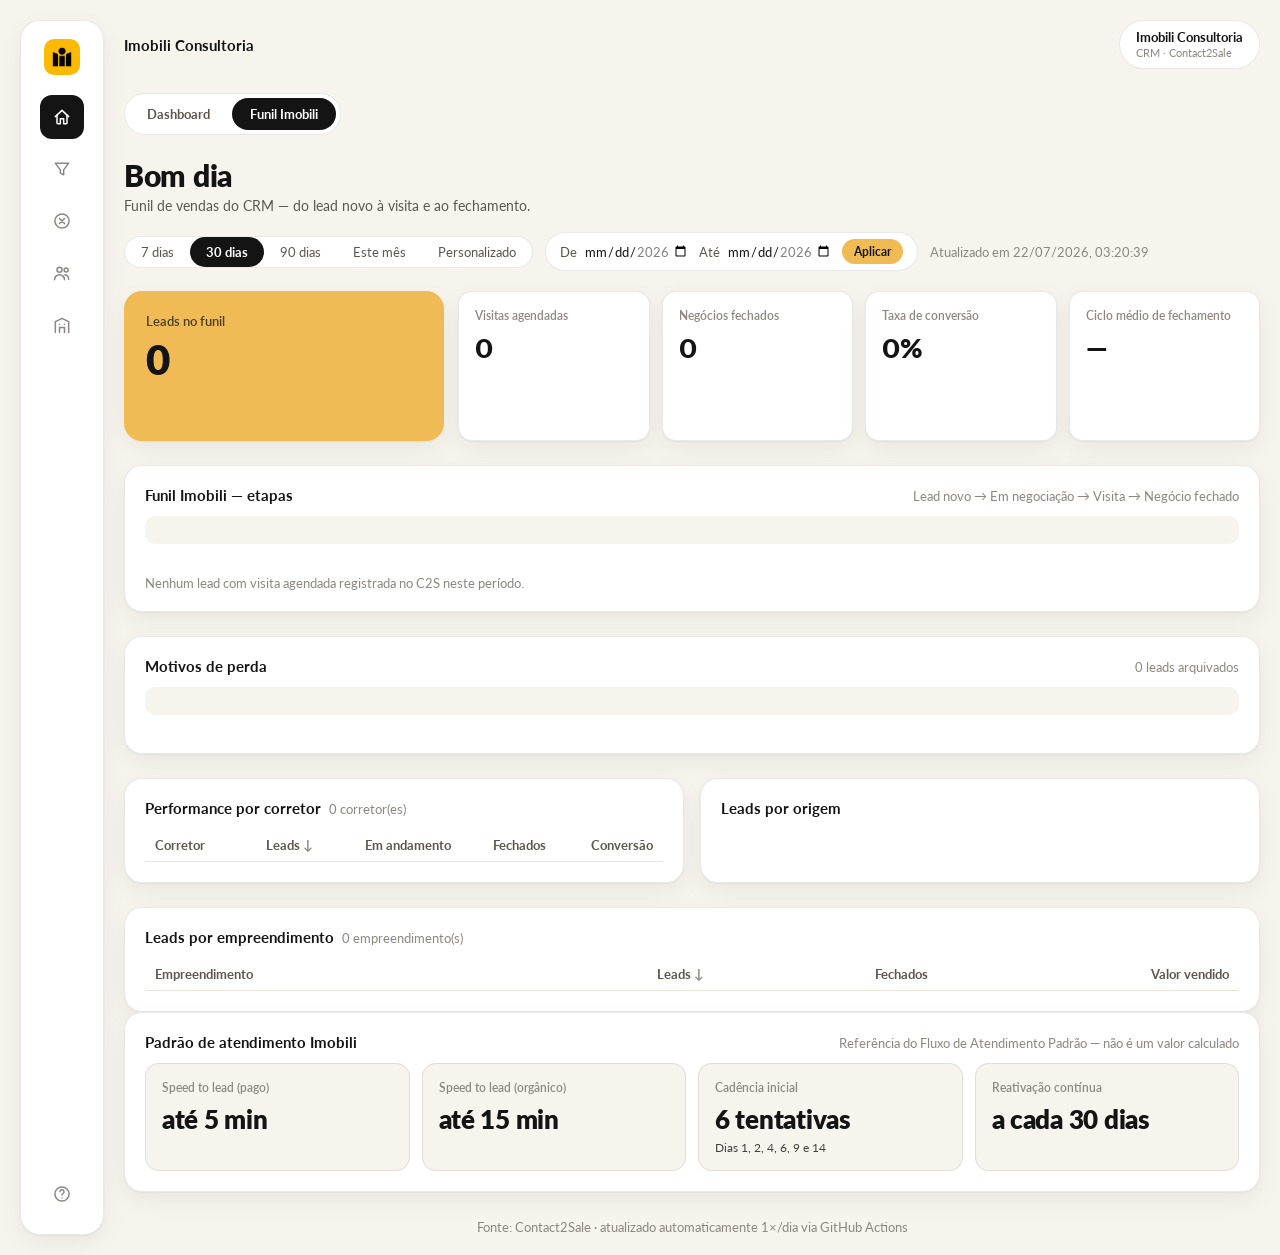
==== funil-imobili.html @ fac3a869 "Adicionar página "Funil Imobili" com visão detalhada do CRM Nova página dedicada ao funil de vendas " ====
<!doctype html>
<html lang="pt-BR">
<head>
<meta charset="utf-8" />
<meta name="viewport" content="width=device-width, initial-scale=1" />
<title>Imobili Consultoria — Funil Imobili</title>
<link rel="preconnect" href="https://fonts.googleapis.com" />
<link rel="preconnect" href="https://fonts.gstatic.com" crossorigin />
<link href="https://fonts.googleapis.com/css2?family=Lato:wght@400;600;700;800&display=swap" rel="stylesheet" />
<link rel="stylesheet" href="style.css" />
</head>
<body>
<div class="viz-root" data-theme="">
<div class="app-shell">

  <aside class="sidebar">
    <img class="sidebar-logo" src="logo.png" alt="Imobili Consultoria" />
    <nav class="sidebar-nav" aria-label="Seções">
      <button type="button" data-scroll="#overview" class="active" title="Visão geral">
        <svg viewBox="0 0 24 24" fill="none" stroke="currentColor" stroke-width="1.8"><path d="M4 11.5 12 4l8 7.5" stroke-linecap="round" stroke-linejoin="round"/><path d="M6 10v9a1 1 0 0 0 1 1h3v-6h4v6h3a1 1 0 0 0 1-1v-9" stroke-linecap="round" stroke-linejoin="round"/></svg>
      </button>
      <button type="button" data-scroll="#funnel-stage" title="Funil">
        <svg viewBox="0 0 24 24" fill="none" stroke="currentColor" stroke-width="1.8"><path d="M4 5h16l-6 8v6l-4-2v-4L4 5Z" stroke-linecap="round" stroke-linejoin="round"/></svg>
      </button>
      <button type="button" data-scroll="#lost-reasons" title="Motivos de perda">
        <svg viewBox="0 0 24 24" fill="none" stroke="currentColor" stroke-width="1.8"><circle cx="12" cy="12" r="8.5"/><path d="m9 9 6 6M15 9l-6 6" stroke-linecap="round"/></svg>
      </button>
      <button type="button" data-scroll="#team" title="Equipe">
        <svg viewBox="0 0 24 24" fill="none" stroke="currentColor" stroke-width="1.8"><circle cx="9" cy="8" r="3"/><path d="M3 20c0-3.3 2.7-6 6-6s6 2.7 6 6" stroke-linecap="round"/><circle cx="17" cy="8.5" r="2.4"/><path d="M15.5 14.2c2.5.4 4.5 2.6 4.5 5.3" stroke-linecap="round"/></svg>
      </button>
      <button type="button" data-scroll="#products" title="Empreendimentos">
        <svg viewBox="0 0 24 24" fill="none" stroke="currentColor" stroke-width="1.8"><path d="M4 21V8l8-4 8 4v13" stroke-linecap="round" stroke-linejoin="round"/><path d="M9 21v-6h6v6M9 11h.01M15 11h.01M9 15h.01M15 15h.01" stroke-linecap="round"/></svg>
      </button>
    </nav>
    <div class="sidebar-bottom">
      <button type="button" title="Ajuda">
        <svg viewBox="0 0 24 24" fill="none" stroke="currentColor" stroke-width="1.8"><circle cx="12" cy="12" r="8.5"/><path d="M9.6 9.3a2.4 2.4 0 1 1 3.4 2.2c-.8.4-1 .8-1 1.6" stroke-linecap="round"/><circle cx="12" cy="16.6" r=".2" fill="currentColor"/></svg>
      </button>
    </div>
  </aside>

  <div class="main">

    <header class="topbar">
      <div class="topbar-brand">
        <span class="brand-name">Imobili Consultoria</span>
      </div>
      <div class="topbar-actions">
        <div class="profile-chip">
          <div class="profile-text">
            <div class="profile-name">Imobili Consultoria</div>
            <div class="profile-sub">CRM · Contact2Sale</div>
          </div>
        </div>
      </div>
    </header>

    <nav class="page-tabs" aria-label="Páginas">
      <a href="index.html" class="page-tab">Dashboard</a>
      <a href="funil-imobili.html" class="page-tab active">Funil Imobili</a>
    </nav>

    <section class="greeting" id="overview">
      <h1 id="greeting-text">Bom dia</h1>
      <p class="subtitle">Funil de vendas do CRM — do lead novo à visita e ao fechamento.</p>
    </section>

    <div class="filters" role="group" aria-label="Filtros">
      <div class="filter-group" id="range-filter" role="group" aria-label="Período">
        <button type="button" data-range="7">7 dias</button>
        <button type="button" data-range="30" class="active">30 dias</button>
        <button type="button" data-range="90">90 dias</button>
        <button type="button" data-range="month">Este mês</button>
        <button type="button" data-range="custom">Personalizado</button>
      </div>
      <div class="custom-range" id="custom-range" hidden>
        <label>De <input type="date" id="date-from" /></label>
        <label>Até <input type="date" id="date-to" /></label>
        <button type="button" id="apply-custom-range">Aplicar</button>
      </div>
      <span class="muted" id="updated-at">Carregando…</span>
    </div>

    <section class="kpi-grid" aria-label="Indicadores principais">
      <div class="kpi-hero" id="kpi-hero"></div>
      <div class="kpi-secondary" id="kpi-secondary"></div>
    </section>

    <section class="funnel-card" id="funnel-stage">
      <div class="chart-head">
        <h2>Funil Imobili — etapas</h2>
        <span class="muted">Lead novo → Em negociação → Visita → Negócio fechado</span>
      </div>
      <div class="funnel-distribution">
        <div class="funnel-seg-bar" id="stage-seg-bar"></div>
        <div class="funnel-legend" id="stage-legend"></div>
      </div>
      <p class="funnel-footnote" id="visit-footnote"></p>
    </section>

    <section class="funnel-card" id="lost-reasons">
      <div class="chart-head">
        <h2>Motivos de perda</h2>
        <span class="muted" id="lost-count"></span>
      </div>
      <div class="funnel-distribution">
        <div class="funnel-seg-bar" id="lost-seg-bar"></div>
        <div class="funnel-legend" id="lost-legend"></div>
      </div>
    </section>

    <div class="charts-row" id="team">
      <section class="table-card">
        <div class="table-head">
          <div class="table-head-title">
            <h2>Performance por corretor</h2>
            <span class="muted" id="seller-count"></span>
          </div>
        </div>
        <div class="table-scroll">
          <table id="seller-table">
            <thead>
              <tr>
                <th data-sort="seller">Corretor</th>
                <th data-sort="total" class="num sorted-desc">Leads</th>
                <th data-sort="open" class="num">Em andamento</th>
                <th data-sort="won" class="num">Fechados</th>
                <th data-sort="conversion" class="num">Conversão</th>
              </tr>
            </thead>
            <tbody id="seller-tbody"></tbody>
          </table>
        </div>
      </section>

      <section class="chart-card">
        <div class="chart-head">
          <h2>Leads por origem</h2>
        </div>
        <div id="source-bars" class="rank-list"></div>
      </section>
    </div>

    <section class="table-card" id="products">
      <div class="table-head">
        <div class="table-head-title">
          <h2>Leads por empreendimento</h2>
          <span class="muted" id="product-count"></span>
        </div>
      </div>
      <div class="table-scroll">
        <table id="product-table">
          <thead>
            <tr>
              <th data-sort="product">Empreendimento</th>
              <th data-sort="total" class="num sorted-desc">Leads</th>
              <th data-sort="won" class="num">Fechados</th>
              <th data-sort="sold" class="num">Valor vendido</th>
            </tr>
          </thead>
          <tbody id="product-tbody"></tbody>
        </table>
      </div>
    </section>

    <section class="roi-card" id="sla">
      <div class="chart-head">
        <h2>Padrão de atendimento Imobili</h2>
        <span class="muted">Referência do Fluxo de Atendimento Padrão — não é um valor calculado</span>
      </div>
      <div class="roi-grid">
        <div class="roi-tile">
          <div class="label">Speed to lead (pago)</div>
          <div class="value">até 5 min</div>
        </div>
        <div class="roi-tile">
          <div class="label">Speed to lead (orgânico)</div>
          <div class="value">até 15 min</div>
        </div>
        <div class="roi-tile">
          <div class="label">Cadência inicial</div>
          <div class="value">6 tentativas</div>
          <div class="roi-sub">Dias 1, 2, 4, 6, 9 e 14</div>
        </div>
        <div class="roi-tile">
          <div class="label">Reativação contínua</div>
          <div class="value">a cada 30 dias</div>
        </div>
      </div>
    </section>

    <footer class="page-footer">
      <span class="muted">Fonte: Contact2Sale · atualizado automaticamente 1×/dia via GitHub Actions</span>
    </footer>

  </div>
</div>
</div>
<script src="common.js"></script>
<script src="funil.js"></script>
</body>
</html>
---- style.css ----
:root {
  color-scheme: light;
}

.viz-root {
  --surface-1:       #ffffff;
  --page-plane:       #f7f4ee;
  --text-primary:     #141414;
  --text-secondary:   #5b5750;
  --text-muted:       #8c8780;
  --gridline:         #eae4d8;
  --baseline:         #d8d2c2;
  --border:           rgba(20,20,20,0.09);
  --accent:           #f0bb55; /* burnt/pastel yellow */
  --accent-ink:       #141414; /* black text on the yellow accent */
  --series-spend:     #d89b2e; /* burnt gold */
  --series-leads:     #141414; /* black */
  --status-good:      #0ca30c;
  --status-critical:  #d03b3b;
  --funnel-1: #f6d999;
  --funnel-2: #efc066;
  --funnel-3: #e0a233;
  --funnel-4: #c98418;
  --shadow: 0 1px 2px rgba(20,20,20,0.04), 0 8px 24px rgba(20,20,20,0.06);
}

@media (prefers-color-scheme: dark) {
  :root:where(:not([data-theme="light"])) .viz-root {
    color-scheme: dark;
    --surface-1:       #1e1b17;
    --page-plane:       #141210;
    --text-primary:     #ffffff;
    --text-secondary:   #cfc9bc;
    --text-muted:       #948f84;
    --gridline:         #35312a;
    --baseline:         #4a4539;
    --border:           rgba(255,255,255,0.10);
    --accent:           #f0bb55;
    --accent-ink:       #141414;
    --series-spend:     #f0bb55;
    --series-leads:     #f0eee8;
    --status-good:      #0ca30c;
    --status-critical:  #e66767;
    --funnel-1: #6b5122;
    --funnel-2: #977321;
    --funnel-3: #c99a2e;
    --funnel-4: #f0bb55;
    --shadow: 0 1px 2px rgba(0,0,0,0.3), 0 8px 24px rgba(0,0,0,0.35);
  }
}
:root[data-theme="dark"] .viz-root {
  color-scheme: dark;
  --surface-1:       #1e1b17;
  --page-plane:       #141210;
  --text-primary:     #ffffff;
  --text-secondary:   #cfc9bc;
  --text-muted:       #948f84;
  --gridline:         #35312a;
  --baseline:         #4a4539;
  --border:           rgba(255,255,255,0.10);
  --accent:           #f0bb55;
  --accent-ink:       #141414;
  --series-spend:     #f0bb55;
  --series-leads:     #f0eee8;
  --status-good:      #0ca30c;
  --status-critical:  #e66767;
  --funnel-1: #6b5122;
  --funnel-2: #977321;
  --funnel-3: #c99a2e;
  --funnel-4: #f0bb55;
  --shadow: 0 1px 2px rgba(0,0,0,0.3), 0 8px 24px rgba(0,0,0,0.35);
}

* { box-sizing: border-box; }

body {
  margin: 0;
  font-family: "Lato", system-ui, -apple-system, "Segoe UI", sans-serif;
}

/* --page-plane etc. are scoped to .viz-root, so the background must be
   painted there too — body sits outside that scope and can't read them. */
.viz-root {
  background: var(--page-plane);
  color: var(--text-primary);
  min-height: 100vh;
}

.visually-hidden {
  position: absolute;
  width: 1px; height: 1px;
  overflow: hidden;
  clip: rect(0 0 0 0);
}

.muted { color: var(--text-muted); font-size: 13px; }

/* Shell */
.app-shell {
  display: grid;
  grid-template-columns: 84px 1fr;
  max-width: 1320px;
  margin: 0 auto;
  min-height: 100vh;
  gap: 20px;
  padding: 20px;
}
@media (max-width: 720px) {
  .app-shell { grid-template-columns: 1fr; padding: 12px; }
  .app-shell .sidebar { display: none; }
}

/* Sidebar */
.sidebar {
  background: var(--surface-1);
  border: 1px solid var(--border);
  border-radius: 20px;
  box-shadow: var(--shadow);
  display: flex;
  flex-direction: column;
  align-items: center;
  padding: 18px 0;
  gap: 20px;
}
.sidebar-logo {
  width: 36px; height: 36px;
  border-radius: 10px;
  display: block;
  object-fit: cover;
}
.sidebar-nav {
  display: flex;
  flex-direction: column;
  gap: 8px;
  flex: 1;
}
.sidebar-nav button, .sidebar-bottom button {
  width: 44px; height: 44px;
  border-radius: 12px;
  border: none;
  background: transparent;
  color: var(--text-muted);
  display: flex; align-items: center; justify-content: center;
  cursor: pointer;
}
.sidebar-nav button svg, .sidebar-bottom button svg {
  width: 20px; height: 20px;
}
.sidebar-nav button:hover, .sidebar-bottom button:hover {
  background: var(--page-plane);
  color: var(--text-primary);
}
.sidebar-nav button.active {
  background: var(--text-primary);
  color: var(--surface-1);
}

/* Main column */
.main { min-width: 0; }

/* Topbar */
.topbar {
  display: flex;
  justify-content: space-between;
  align-items: center;
  gap: 16px;
  flex-wrap: wrap;
  margin-bottom: 24px;
}
.topbar-brand {
  display: flex;
  align-items: center;
  gap: 10px;
}
.brand-name { font-weight: 700; font-size: 15px; }

.topbar-actions {
  display: flex;
  align-items: center;
  gap: 12px;
  flex-wrap: wrap;
  justify-content: flex-end;
}
@media (max-width: 480px) {
  .search-pill input { width: 120px; }
  .profile-text { display: none; }
}
.search-pill {
  display: flex;
  align-items: center;
  gap: 8px;
  background: var(--surface-1);
  border: 1px solid var(--border);
  border-radius: 999px;
  padding: 8px 14px;
  color: var(--text-muted);
}
.search-pill svg { width: 16px; height: 16px; flex-shrink: 0; }
.search-pill input {
  border: none;
  outline: none;
  background: transparent;
  font: inherit;
  font-size: 13px;
  color: var(--text-primary);
  width: 180px;
}
.profile-chip {
  display: flex;
  align-items: center;
  gap: 10px;
  background: var(--surface-1);
  border: 1px solid var(--border);
  border-radius: 999px;
  padding: 8px 16px;
}
.profile-name { font-size: 13px; font-weight: 700; line-height: 1.3; }
.profile-sub { font-size: 11px; color: var(--text-muted); line-height: 1.3; }

/* Page tabs (Dashboard | Funil Imobili) */
.page-tabs {
  display: inline-flex;
  gap: 4px;
  background: var(--surface-1);
  border: 1px solid var(--border);
  border-radius: 999px;
  padding: 4px;
  margin-bottom: 22px;
}
.page-tab {
  padding: 8px 18px;
  border-radius: 999px;
  font-size: 13px;
  font-weight: 700;
  color: var(--text-secondary);
  text-decoration: none;
}
.page-tab:hover { color: var(--text-primary); }
.page-tab.active {
  background: var(--text-primary);
  color: var(--surface-1);
}

/* Greeting */
.greeting { margin-bottom: 18px; }
.greeting h1 { font-size: 30px; font-weight: 800; margin: 0 0 4px; letter-spacing: -0.01em; }
.greeting .subtitle { margin: 0; color: var(--text-secondary); font-size: 14px; }

/* Filters */
.filters {
  display: flex;
  gap: 12px;
  align-items: center;
  margin-bottom: 20px;
  flex-wrap: wrap;
}
.filter-group {
  display: inline-flex;
  border: 1px solid var(--border);
  border-radius: 999px;
  overflow: hidden;
  background: var(--surface-1);
}
.filter-group button {
  border: none;
  background: transparent;
  color: var(--text-secondary);
  font: inherit;
  font-size: 13px;
  padding: 7px 16px;
  cursor: pointer;
}
.filter-group button.active {
  background: var(--text-primary);
  color: var(--surface-1);
  font-weight: 700;
  border-radius: 999px;
}
.custom-range {
  display: flex;
  align-items: center;
  gap: 10px;
  background: var(--surface-1);
  border: 1px solid var(--border);
  border-radius: 999px;
  padding: 6px 14px;
  font-size: 13px;
  color: var(--text-secondary);
}
.custom-range label {
  display: inline-flex;
  align-items: center;
  gap: 6px;
}
.custom-range input[type="date"] {
  font: inherit;
  font-size: 13px;
  color: var(--text-primary);
  background: transparent;
  border: none;
  outline: none;
  max-width: 130px;
}
@media (max-width: 520px) {
  .custom-range { flex-wrap: wrap; border-radius: 16px; }
  .custom-range input[type="date"] { max-width: 110px; }
}
.custom-range button {
  border: none;
  background: var(--accent);
  color: var(--accent-ink);
  font: inherit;
  font-size: 12px;
  font-weight: 700;
  padding: 5px 12px;
  border-radius: 999px;
  cursor: pointer;
}
.filter-select select {
  font: inherit;
  font-size: 13px;
  padding: 7px 14px;
  border-radius: 999px;
  border: 1px solid var(--border);
  background: var(--surface-1);
  color: var(--text-primary);
}

/* KPI grid */
.kpi-grid {
  display: grid;
  grid-template-columns: minmax(240px, 320px) 1fr;
  gap: 14px;
  margin-bottom: 24px;
}
@media (max-width: 860px) {
  .kpi-grid { grid-template-columns: 1fr; }
}

.kpi-hero {
  background: var(--accent);
  color: var(--accent-ink);
  border-radius: 18px;
  padding: 22px;
  display: flex;
  flex-direction: column;
  justify-content: space-between;
  box-shadow: var(--shadow);
  min-height: 150px;
}
.kpi-hero .label {
  font-size: 13px;
  font-weight: 600;
  opacity: 0.75;
}
.kpi-hero .value {
  font-size: 42px;
  font-weight: 800;
  margin-top: 8px;
  letter-spacing: -0.02em;
  line-height: 1.05;
}
.kpi-hero .trend {
  margin-top: 12px;
  font-size: 13px;
  font-weight: 600;
}
.kpi-hero .trend.up, .kpi-hero .trend.down {
  color: var(--accent-ink);
  opacity: 0.75;
}

.kpi-secondary {
  display: grid;
  grid-template-columns: repeat(auto-fit, minmax(140px, 1fr));
  gap: 12px;
}
.stat-tile {
  background: var(--surface-1);
  border: 1px solid var(--border);
  border-radius: 14px;
  padding: 16px;
  box-shadow: var(--shadow);
}
.stat-tile .label {
  font-size: 12px;
  font-weight: 600;
  color: var(--text-muted);
  margin-bottom: 8px;
}
.stat-tile .value {
  font-size: 27px;
  font-weight: 800;
  letter-spacing: -0.01em;
  font-variant-numeric: proportional-nums;
}
.stat-tile .trend {
  margin-top: 8px;
  font-size: 12px;
  font-weight: 600;
}
.trend.up { color: var(--status-good); }
.trend.down { color: var(--status-critical); }

/* Charts */
.charts-row {
  display: grid;
  grid-template-columns: 1fr 1fr;
  gap: 16px;
  margin-bottom: 24px;
}
.charts-row > * { min-width: 0; }
@media (max-width: 720px) {
  .charts-row { grid-template-columns: 1fr; }
}
.chart-card, .table-card, .funnel-card, .roi-card {
  background: var(--surface-1);
  border: 1px solid var(--border);
  border-radius: 18px;
  padding: 20px;
  box-shadow: var(--shadow);
}
.funnel-card, .roi-card { margin-bottom: 24px; }
.funnel-card .kpi-secondary { margin: 16px 0 22px; }

.chart-head {
  display: flex;
  justify-content: space-between;
  align-items: baseline;
  margin-bottom: 12px;
}
.chart-head h2 {
  font-size: 15px;
  font-weight: 700;
  margin: 0;
  color: var(--text-primary);
}
.chart-wrap { position: relative; }
.chart-wrap svg { display: block; width: 100%; height: auto; overflow: visible; }

.chart-bar { rx: 4; }
.chart-axis-label { font-size: 10px; fill: var(--text-muted); }
.chart-grid { stroke: var(--gridline); stroke-width: 1px; }
.chart-baseline { stroke: var(--baseline); stroke-width: 1px; }

.chart-tooltip {
  position: absolute;
  pointer-events: none;
  background: var(--surface-1);
  border: 1px solid var(--border);
  border-radius: 8px;
  padding: 6px 10px;
  font-size: 12px;
  box-shadow: var(--shadow);
  white-space: nowrap;
  transform: translate(-50%, -110%);
  opacity: 0;
  transition: opacity 0.1s;
}
.chart-tooltip.visible { opacity: 1; }
.chart-tooltip .t-date { color: var(--text-muted); margin-bottom: 2px; }
.chart-tooltip .t-value { font-weight: 700; }

/* Funnel: segmented distribution bar + legend */
.funnel-distribution { margin-top: 6px; }
.funnel-seg-bar {
  display: flex;
  width: 100%;
  height: 28px;
  border-radius: 10px;
  overflow: hidden;
  background: var(--page-plane);
  gap: 2px;
}
.funnel-seg {
  height: 100%;
  min-width: 6px;
}
.funnel-legend {
  display: grid;
  grid-template-columns: repeat(auto-fit, minmax(160px, 1fr));
  gap: 14px;
  margin-top: 18px;
}
.funnel-legend-item {
  display: flex;
  align-items: flex-start;
  gap: 10px;
}
.funnel-swatch {
  width: 14px; height: 14px;
  border-radius: 4px;
  margin-top: 4px;
  flex-shrink: 0;
}
.funnel-legend-text .funnel-legend-label {
  font-size: 12px;
  font-weight: 600;
  color: var(--text-muted);
}
.funnel-legend-text .funnel-legend-value {
  font-size: 24px;
  font-weight: 800;
  letter-spacing: -0.01em;
  line-height: 1.1;
}
.funnel-legend-text .funnel-legend-pct {
  font-size: 12px;
  color: var(--text-secondary);
  font-weight: 600;
}
.funnel-footnote {
  margin: 14px 0 0;
  font-size: 12.5px;
  color: var(--text-muted);
}

/* Ranked bar list (leads por origem, etc.) */
.rank-list { display: flex; flex-direction: column; gap: 12px; }
.rank-row { display: flex; align-items: center; gap: 10px; }
.rank-label {
  width: 130px;
  flex-shrink: 0;
  font-size: 12.5px;
  color: var(--text-secondary);
  white-space: nowrap;
  overflow: hidden;
  text-overflow: ellipsis;
}
.rank-track {
  flex: 1;
  height: 10px;
  background: var(--page-plane);
  border-radius: 999px;
  overflow: hidden;
}
.rank-fill { height: 100%; border-radius: 999px; background: var(--series-spend); }
.rank-value {
  width: 44px;
  flex-shrink: 0;
  text-align: right;
  font-size: 12.5px;
  font-weight: 700;
  font-variant-numeric: tabular-nums;
}

/* ROI section */
.roi-grid {
  display: grid;
  grid-template-columns: repeat(auto-fit, minmax(180px, 1fr));
  gap: 12px;
  margin-top: 4px;
}
.roi-tile {
  border-radius: 14px;
  padding: 16px;
  border: 1px solid var(--border);
}
.roi-tile.roi-highlight {
  background: var(--accent);
  color: var(--accent-ink);
  border: none;
}
.roi-tile:not(.roi-highlight) { background: var(--page-plane); }
.roi-tile .label {
  font-size: 12px;
  font-weight: 600;
  opacity: 0.75;
  margin-bottom: 8px;
}
.roi-tile:not(.roi-highlight) .label { color: var(--text-muted); opacity: 1; }
.roi-tile .value {
  font-size: 26px;
  font-weight: 800;
  letter-spacing: -0.01em;
}
.roi-tile .roi-sub {
  margin-top: 6px;
  font-size: 11.5px;
  opacity: 0.8;
}

/* Table */
.table-head {
  display: flex;
  justify-content: space-between;
  align-items: baseline;
  margin-bottom: 12px;
}
.table-head-title { display: flex; align-items: baseline; gap: 8px; }
.table-head h2 { font-size: 15px; font-weight: 700; margin: 0; }
.table-scroll { overflow-x: auto; }
table {
  width: 100%;
  border-collapse: collapse;
  font-size: 13px;
}
thead th {
  text-align: left;
  font-weight: 700;
  color: var(--text-secondary);
  border-bottom: 1px solid var(--gridline);
  padding: 8px 10px;
  cursor: pointer;
  white-space: nowrap;
}
thead th.num { text-align: right; }
thead th.sorted-desc::after { content: " ↓"; color: var(--text-muted); }
thead th.sorted-asc::after { content: " ↑"; color: var(--text-muted); }
tbody td {
  padding: 10px;
  border-bottom: 1px solid var(--gridline);
  font-variant-numeric: tabular-nums;
  white-space: nowrap;
}
tbody td.num { text-align: right; }
tbody tr:hover { background: var(--page-plane); }
.account-badge {
  display: inline-block;
  padding: 3px 10px;
  border-radius: 999px;
  border: 1px solid var(--border);
  font-size: 11px;
  color: var(--text-secondary);
}

.page-footer {
  margin-top: 24px;
  text-align: center;
}
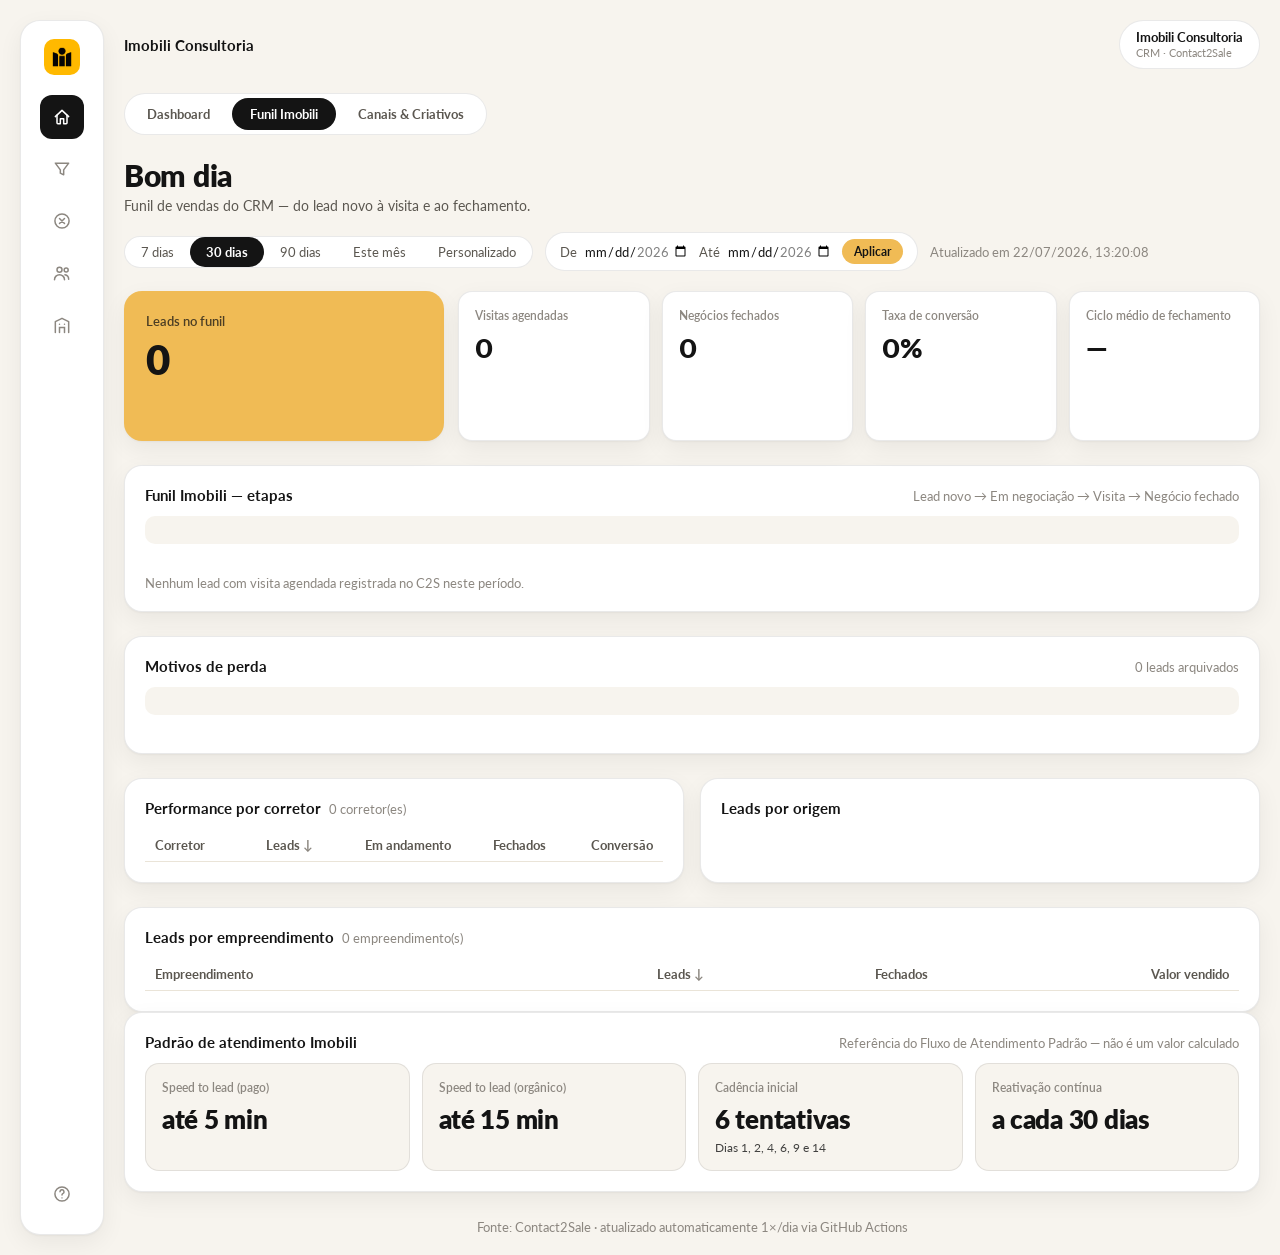
==== commit 867f73f8: "Adicionar filtro de período próprio ao CRM e nova aba Canais & Criativos - Dashboard: o card "Funil " ====
--- a/funil-imobili.html
+++ b/funil-imobili.html
@@ -58,6 +58,7 @@
     <nav class="page-tabs" aria-label="Páginas">
       <a href="index.html" class="page-tab">Dashboard</a>
       <a href="funil-imobili.html" class="page-tab active">Funil Imobili</a>
+      <a href="canais-criativos.html" class="page-tab">Canais &amp; Criativos</a>
     </nav>
 
     <section class="greeting" id="overview">
--- a/style.css
+++ b/style.css
@@ -254,6 +254,7 @@
   margin-bottom: 20px;
   flex-wrap: wrap;
 }
+.filters-compact { margin: 14px 0; }
 .filter-group {
   display: inline-flex;
   border: 1px solid var(--border);
@@ -580,6 +581,63 @@
   opacity: 0.8;
 }
 
+/* Creative grid (Canais & Criativos) */
+.creative-grid {
+  display: grid;
+  grid-template-columns: repeat(auto-fill, minmax(220px, 1fr));
+  gap: 14px;
+  margin-top: 4px;
+}
+.creative-card {
+  border: 1px solid var(--border);
+  border-radius: 14px;
+  overflow: hidden;
+  background: var(--page-plane);
+}
+.creative-thumb {
+  width: 100%;
+  aspect-ratio: 1 / 1;
+  object-fit: cover;
+  display: block;
+  background: var(--gridline);
+}
+.creative-thumb-placeholder {
+  width: 100%;
+  aspect-ratio: 1 / 1;
+  display: flex;
+  align-items: center;
+  justify-content: center;
+  background: var(--gridline);
+  color: var(--text-muted);
+}
+.creative-thumb-placeholder svg { width: 32px; height: 32px; }
+.creative-body { padding: 12px 14px; }
+.creative-name {
+  font-size: 12.5px;
+  font-weight: 700;
+  line-height: 1.3;
+  margin-bottom: 2px;
+  white-space: nowrap;
+  overflow: hidden;
+  text-overflow: ellipsis;
+}
+.creative-campaign {
+  font-size: 11px;
+  color: var(--text-muted);
+  white-space: nowrap;
+  overflow: hidden;
+  text-overflow: ellipsis;
+  margin-bottom: 8px;
+}
+.creative-stats {
+  display: flex;
+  justify-content: space-between;
+  font-size: 12px;
+  font-variant-numeric: tabular-nums;
+}
+.creative-stats .stat-value { font-weight: 800; }
+.creative-stats .stat-label { color: var(--text-muted); font-size: 10.5px; display: block; }
+
 /* Table */
 .table-head {
   display: flex;
